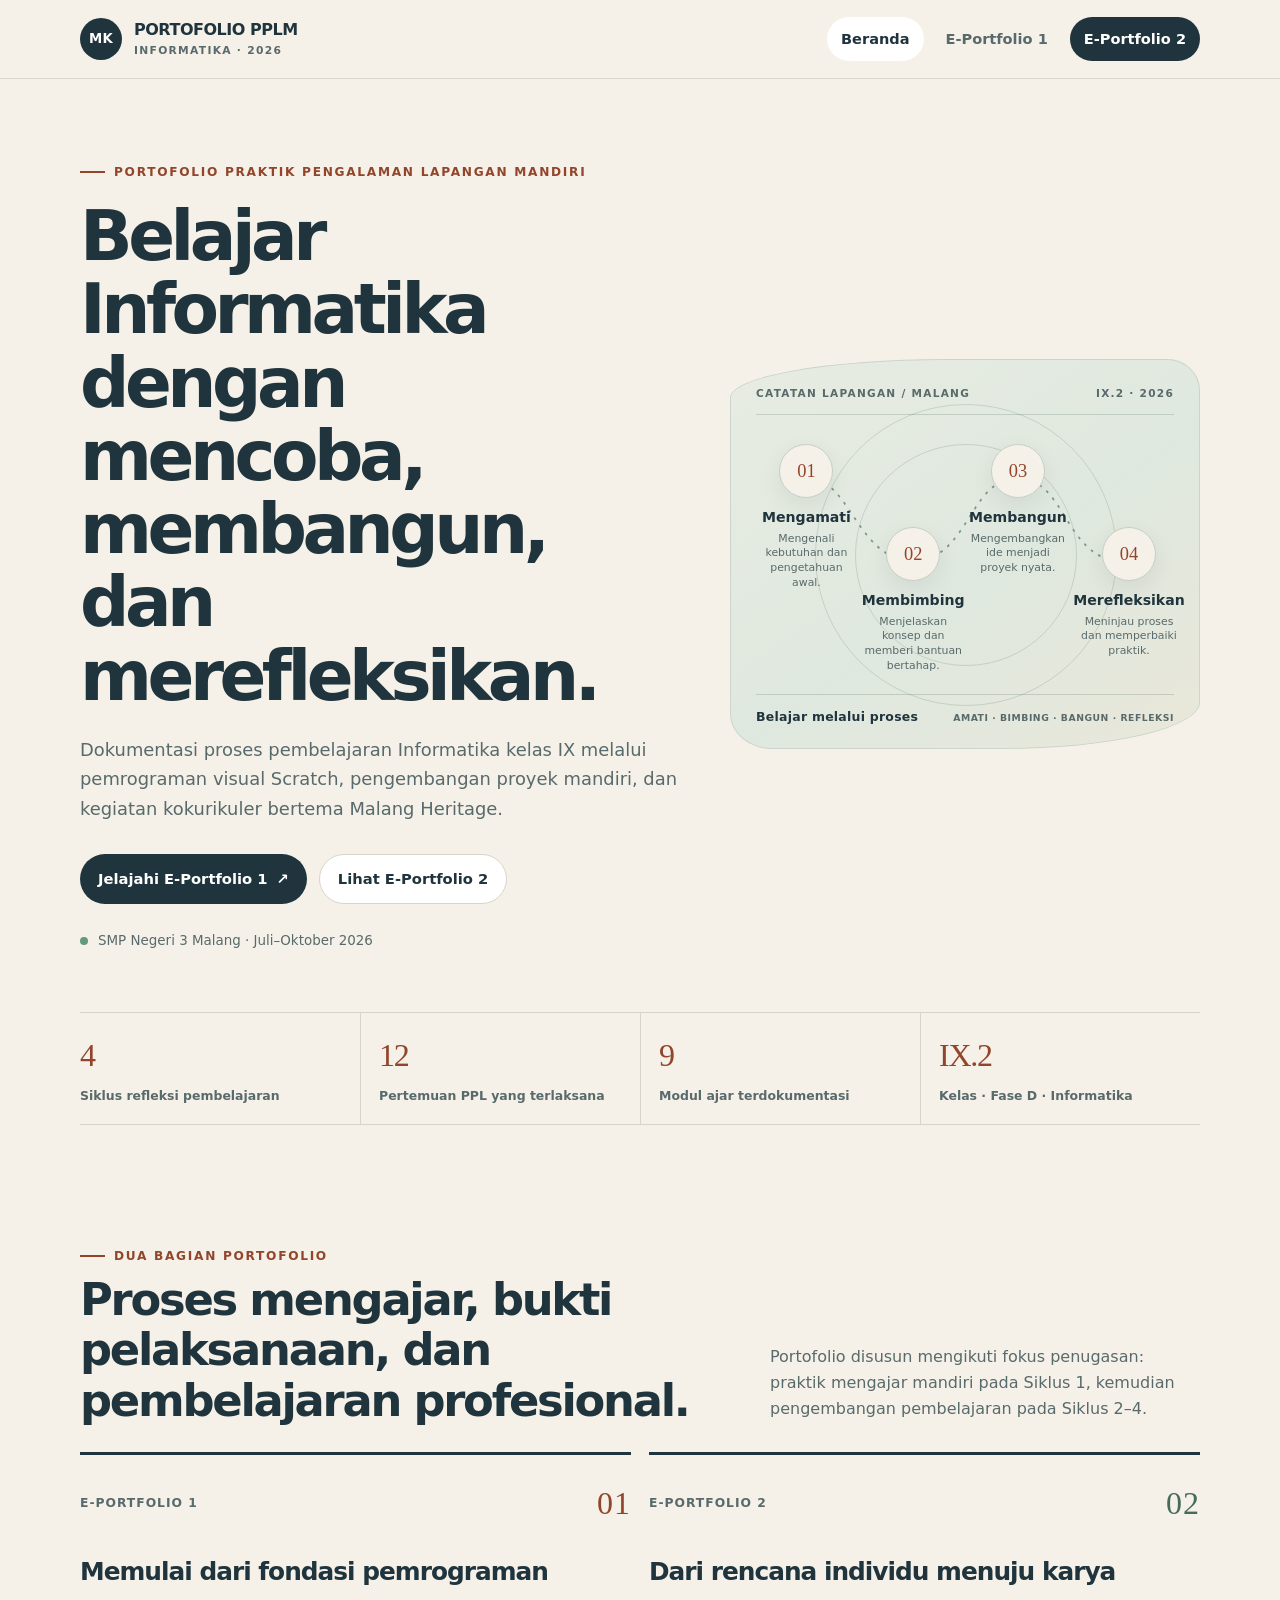
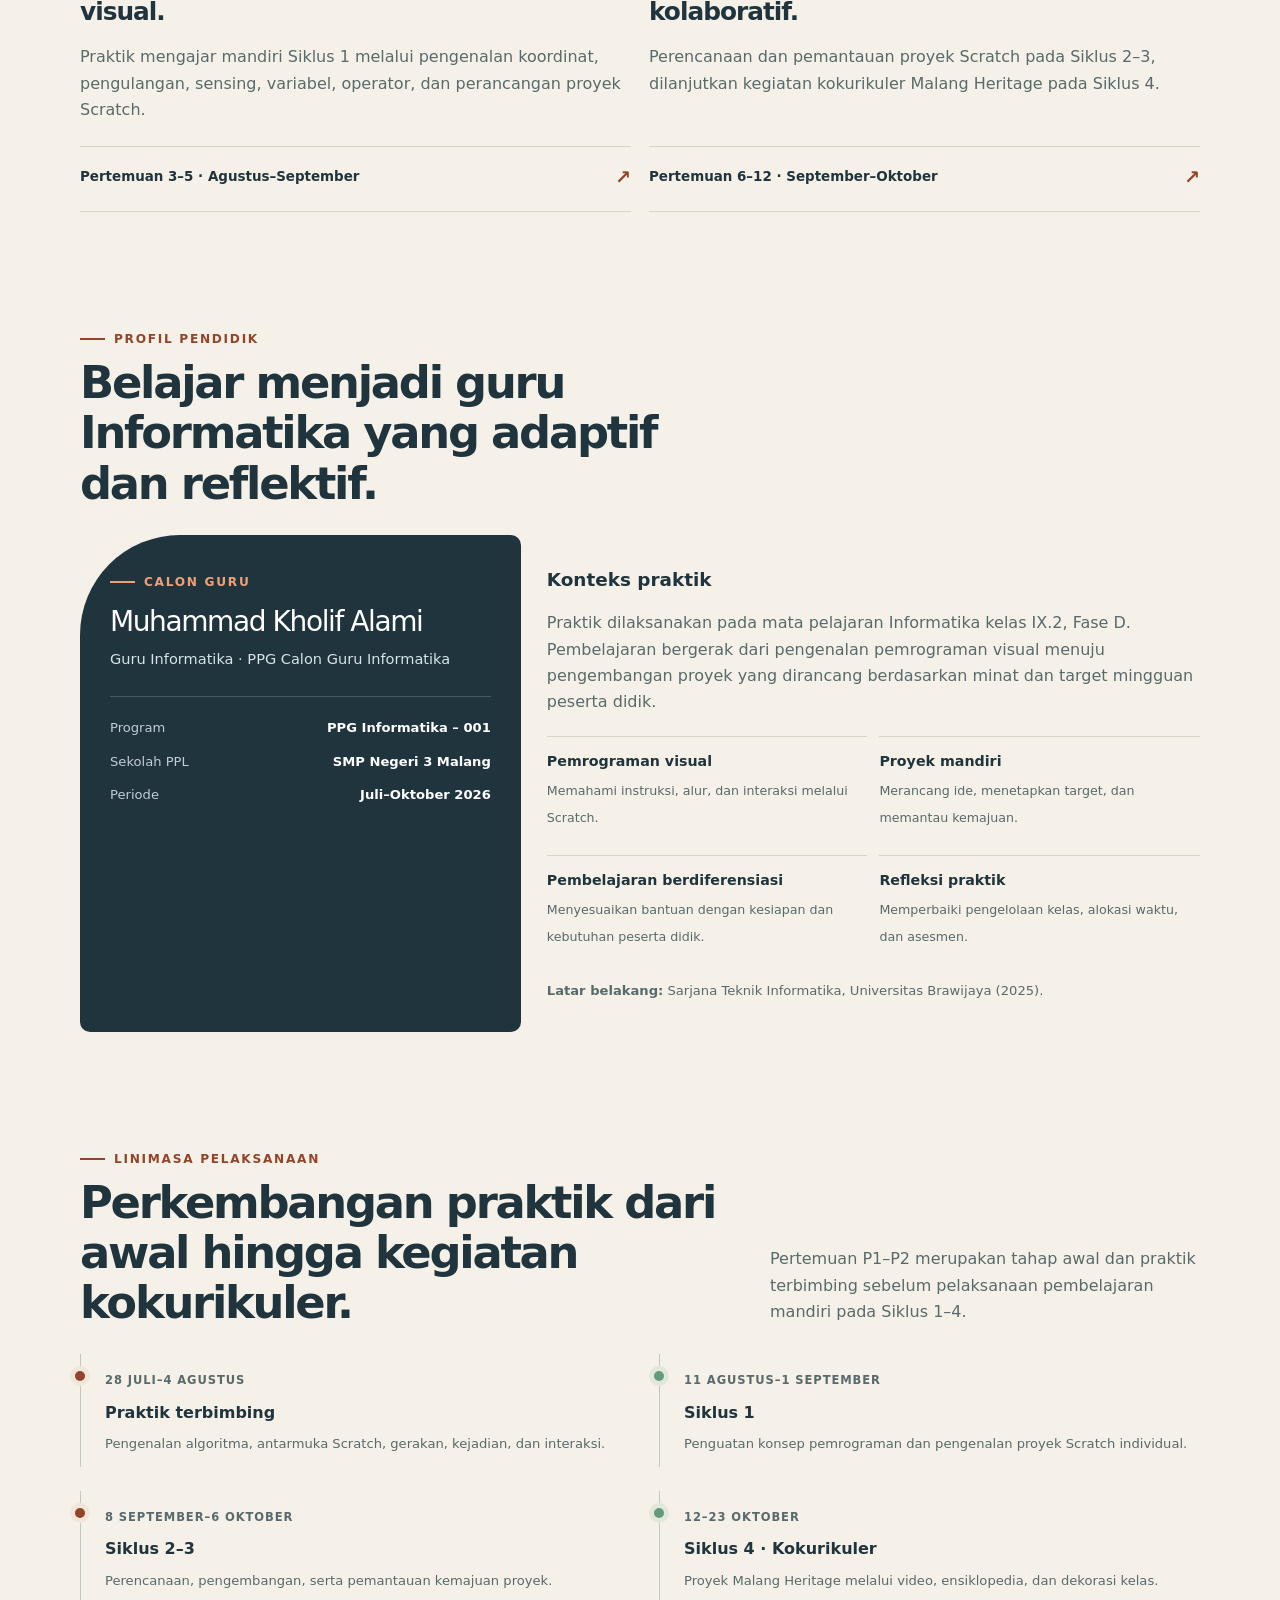
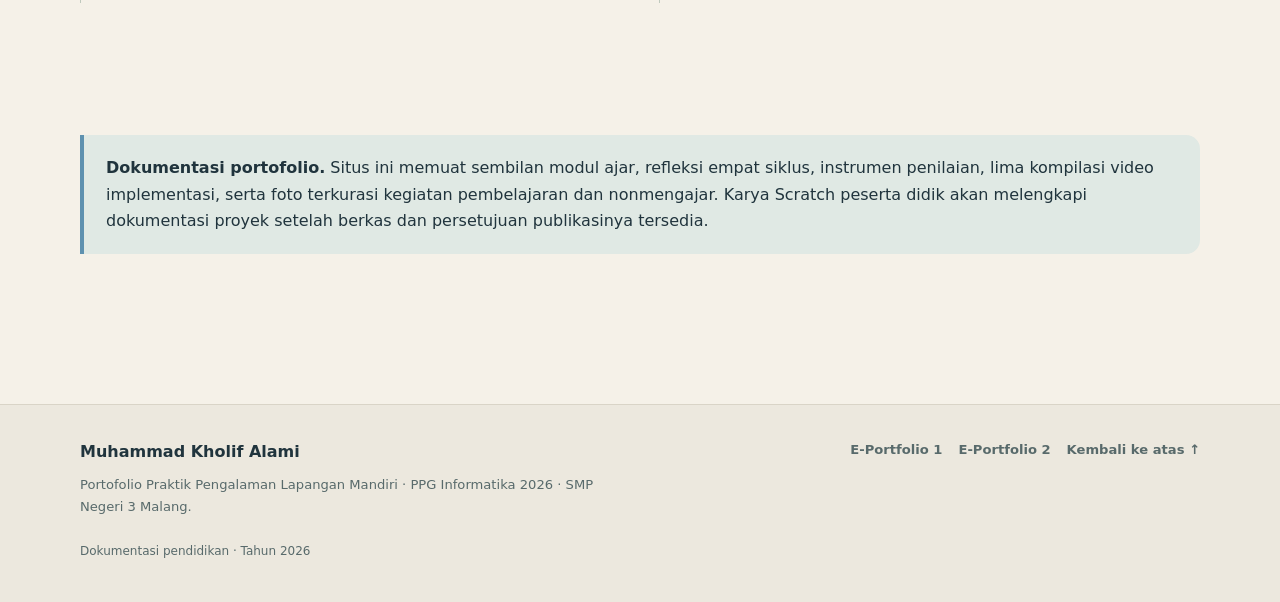
==== index.html @ 2cfe4876 "initial commit" ====
<!doctype html>
<html lang="id">
<head>
  <meta charset="utf-8">
  <meta name="viewport" content="width=device-width, initial-scale=1">
  <meta name="theme-color" content="#f5f1e8">
  <meta name="description" content="Portofolio digital Praktik Pengalaman Lapangan Mandiri 2026 bidang Informatika di SMP Negeri 3 Malang oleh Muhammad Kholif Alami.">
  <title>Portofolio PPLM 2026 | Muhammad Kholif Alami</title>
  <link rel="stylesheet" href="assets/css/site.css">
  <script defer src="assets/js/site.js"></script>
</head>
<body>
  <a class="skip-link" href="#konten">Lewati ke konten</a>
  <header class="site-header">
    <div class="container nav-wrap">
      <a class="brand" href="index.html" aria-label="Beranda portofolio">
        <span class="brand-mark">MK</span>
        <span class="brand-copy">PORTOFOLIO PPLM<small>INFORMATIKA · 2026</small></span>
      </a>
      <button class="menu-toggle" type="button" aria-expanded="false" aria-controls="navigasi">Menu</button>
      <nav class="nav-links" id="navigasi" aria-label="Navigasi utama">
        <a href="index.html" data-page="index.html">Beranda</a>
        <a href="portfolio-1.html" data-page="portfolio-1.html">E-Portfolio 1</a>
        <a href="portfolio-2.html" data-page="portfolio-2.html" class="nav-cta">E-Portfolio 2</a>
      </nav>
    </div>
  </header>

  <main id="konten">
    <section class="hero">
      <div class="container hero-grid">
        <div>
          <span class="eyebrow">Portofolio praktik pengalaman lapangan mandiri</span>
          <h1>Belajar Informatika dengan mencoba, membangun, dan merefleksikan.</h1>
          <p class="hero-copy">Dokumentasi proses pembelajaran Informatika kelas IX melalui pemrograman visual Scratch, pengembangan proyek mandiri, dan kegiatan kokurikuler bertema Malang Heritage.</p>
          <div class="hero-actions">
            <a class="button button-primary" href="portfolio-1.html">Jelajahi E-Portfolio 1 <span aria-hidden="true">↗</span></a>
            <a class="button button-secondary" href="portfolio-2.html">Lihat E-Portfolio 2</a>
          </div>
          <div class="hero-note"><span class="dot" aria-hidden="true"></span> SMP Negeri 3 Malang · Juli–Oktober 2026</div>
        </div>
        <div class="practice-route" role="group" aria-label="Empat tahap perjalanan pembelajaran: mengamati, membimbing, membangun, dan merefleksikan">
          <div class="route-topline"><span>CATATAN LAPANGAN / MALANG</span><span>IX.2 · 2026</span></div>
          <div class="route-graphic">
            <svg class="route-track" viewBox="0 0 500 180" preserveAspectRatio="none" role="presentation" aria-hidden="true">
              <path class="route-path" d="M63 28 C112 28 122 111 188 111 S255 28 313 28 S370 111 438 111" />
              <circle class="route-node" cx="63" cy="28" r="7" />
              <circle class="route-node" cx="188" cy="111" r="7" />
              <circle class="route-node" cx="313" cy="28" r="7" />
              <circle class="route-node" cx="438" cy="111" r="7" />
            </svg>
            <ol class="route-stops">
              <li class="route-stop"><span class="route-number">01</span><strong>Mengamati</strong><small>Mengenali kebutuhan dan pengetahuan awal.</small></li>
              <li class="route-stop"><span class="route-number">02</span><strong>Membimbing</strong><small>Menjelaskan konsep dan memberi bantuan bertahap.</small></li>
              <li class="route-stop"><span class="route-number">03</span><strong>Membangun</strong><small>Mengembangkan ide menjadi proyek nyata.</small></li>
              <li class="route-stop"><span class="route-number">04</span><strong>Merefleksikan</strong><small>Meninjau proses dan memperbaiki praktik.</small></li>
            </ol>
          </div>
          <div class="route-bottom"><strong>Belajar melalui proses</strong><span>AMATI · BIMBING · BANGUN · REFLEKSI</span></div>
        </div>
      </div>
    </section>

    <section class="container stat-strip" aria-label="Ringkasan pelaksanaan">
      <div class="stat"><strong>4</strong><span>Siklus refleksi pembelajaran</span></div>
      <div class="stat"><strong>12</strong><span>Pertemuan PPL yang terlaksana</span></div>
      <div class="stat"><strong>9</strong><span>Modul ajar terdokumentasi</span></div>
      <div class="stat"><strong>IX.2</strong><span>Kelas · Fase D · Informatika</span></div>
    </section>

    <section class="section container">
      <div class="section-head">
        <div>
          <span class="eyebrow">Dua bagian portofolio</span>
          <h2>Proses mengajar, bukti pelaksanaan, dan pembelajaran profesional.</h2>
        </div>
        <p>Portofolio disusun mengikuti fokus penugasan: praktik mengajar mandiri pada Siklus 1, kemudian pengembangan pembelajaran pada Siklus 2–4.</p>
      </div>
      <div class="card-grid">
        <a class="portfolio-card" href="portfolio-1.html">
          <div class="card-kicker"><span>E-Portfolio 1</span><span class="card-number">01</span></div>
          <h3>Memulai dari fondasi pemrograman visual.</h3>
          <p>Praktik mengajar mandiri Siklus 1 melalui pengenalan koordinat, pengulangan, sensing, variabel, operator, dan perancangan proyek Scratch.</p>
          <div class="card-foot"><span>Pertemuan 3–5 · Agustus–September</span><span class="arrow" aria-hidden="true">↗</span></div>
        </a>
        <a class="portfolio-card" href="portfolio-2.html">
          <div class="card-kicker"><span>E-Portfolio 2</span><span class="card-number">02</span></div>
          <h3>Dari rencana individu menuju karya kolaboratif.</h3>
          <p>Perencanaan dan pemantauan proyek Scratch pada Siklus 2–3, dilanjutkan kegiatan kokurikuler Malang Heritage pada Siklus 4.</p>
          <div class="card-foot"><span>Pertemuan 6–12 · September–Oktober</span><span class="arrow" aria-hidden="true">↗</span></div>
        </a>
      </div>
    </section>

    <section class="section container">
      <div class="section-head">
        <div>
          <span class="eyebrow">Profil pendidik</span>
          <h2>Belajar menjadi guru Informatika yang adaptif dan reflektif.</h2>
        </div>
      </div>
      <div class="profile-grid">
        <div class="profile-panel">
          <span class="eyebrow" style="color:#f0a078">Calon guru</span>
          <div class="profile-name">Muhammad Kholif Alami</div>
          <div class="profile-role">Guru Informatika · PPG Calon Guru Informatika</div>
          <div class="profile-meta">
            <div><span>Program</span><strong>PPG Informatika – 001</strong></div>
            <div><span>Sekolah PPL</span><strong>SMP Negeri 3 Malang</strong></div>
            <div><span>Periode</span><strong>Juli–Oktober 2026</strong></div>
          </div>
        </div>
        <div class="context-panel">
          <h3>Konteks praktik</h3>
          <p>Praktik dilaksanakan pada mata pelajaran Informatika kelas IX.2, Fase D. Pembelajaran bergerak dari pengenalan pemrograman visual menuju pengembangan proyek yang dirancang berdasarkan minat dan target mingguan peserta didik.</p>
          <div class="focus-list">
            <div class="focus-item"><strong>Pemrograman visual</strong><span>Memahami instruksi, alur, dan interaksi melalui Scratch.</span></div>
            <div class="focus-item"><strong>Proyek mandiri</strong><span>Merancang ide, menetapkan target, dan memantau kemajuan.</span></div>
            <div class="focus-item"><strong>Pembelajaran berdiferensiasi</strong><span>Menyesuaikan bantuan dengan kesiapan dan kebutuhan peserta didik.</span></div>
            <div class="focus-item"><strong>Refleksi praktik</strong><span>Memperbaiki pengelolaan kelas, alokasi waktu, dan asesmen.</span></div>
          </div>
          <p style="margin:18px 0 0;font-size:.82rem"><strong>Latar belakang:</strong> Sarjana Teknik Informatika, Universitas Brawijaya (2025).</p>
        </div>
      </div>
    </section>

    <section class="section container">
      <div class="section-head">
        <div>
          <span class="eyebrow">Linimasa pelaksanaan</span>
          <h2>Perkembangan praktik dari awal hingga kegiatan kokurikuler.</h2>
        </div>
        <p>Pertemuan P1–P2 merupakan tahap awal dan praktik terbimbing sebelum pelaksanaan pembelajaran mandiri pada Siklus 1–4.</p>
      </div>
      <div class="timeline">
        <article class="timeline-card"><small>28 Juli–4 Agustus</small><h3>Praktik terbimbing</h3><p>Pengenalan algoritma, antarmuka Scratch, gerakan, kejadian, dan interaksi.</p></article>
        <article class="timeline-card"><small>11 Agustus–1 September</small><h3>Siklus 1</h3><p>Penguatan konsep pemrograman dan pengenalan proyek Scratch individual.</p></article>
        <article class="timeline-card"><small>8 September–6 Oktober</small><h3>Siklus 2–3</h3><p>Perencanaan, pengembangan, serta pemantauan kemajuan proyek.</p></article>
        <article class="timeline-card"><small>12–23 Oktober</small><h3>Siklus 4 · Kokurikuler</h3><p>Proyek Malang Heritage melalui video, ensiklopedia, dan dekorasi kelas.</p></article>
      </div>
    </section>

    <section class="section container">
      <div class="note soft-note">
        <p><strong>Dokumentasi portofolio.</strong> Situs ini memuat sembilan modul ajar, refleksi empat siklus, instrumen penilaian, lima kompilasi video implementasi, serta foto terkurasi kegiatan pembelajaran dan nonmengajar. Karya Scratch peserta didik akan melengkapi dokumentasi proyek setelah berkas dan persetujuan publikasinya tersedia.</p>
      </div>
    </section>
  </main>

  <footer class="site-footer">
    <div class="container">
      <div class="footer-wrap">
        <div><strong>Muhammad Kholif Alami</strong><p>Portofolio Praktik Pengalaman Lapangan Mandiri · PPG Informatika 2026 · SMP Negeri 3 Malang.</p></div>
        <div class="footer-links"><a href="portfolio-1.html">E-Portfolio 1</a><a href="portfolio-2.html">E-Portfolio 2</a><a href="#konten">Kembali ke atas ↑</a></div>
      </div>
      <div class="copyright">Dokumentasi pendidikan · Tahun 2026</div>
    </div>
  </footer>
</body>
</html>
---- assets/css/site.css ----
:root {
  --ink: #20343d;
  --muted: #586a6b;
  --paper: #f5f1e8;
  --card: #fbfaf6;
  --line: #d9d4c7;
  --orange: #92452a;
  --orange-soft: #f2e5d9;
  --blue: #e0e9e4;
  --green: #e2e8d9;
  --navy-soft: #e2e9e7;
  --shadow: 0 22px 60px rgba(32, 52, 61, .09);
  --radius: 18px;
  --max: 1120px;
}

* { box-sizing: border-box; }
html { scroll-behavior: smooth; }
body {
  margin: 0;
  background: var(--paper);
  color: var(--ink);
  font-family: Inter, ui-sans-serif, system-ui, -apple-system, BlinkMacSystemFont, "Segoe UI", sans-serif;
  line-height: 1.65;
  -webkit-font-smoothing: antialiased;
}
a { color: inherit; cursor: pointer; }
button { cursor: pointer; }
a:focus-visible, button:focus-visible { outline: 3px solid var(--orange); outline-offset: 3px; }
img, svg { max-width: 100%; }
.container { width: min(var(--max), calc(100% - 40px)); margin-inline: auto; }
.skip-link { position: absolute; left: 12px; top: -60px; z-index: 20; padding: 10px 14px; background: var(--ink); color: white; border-radius: 9px; }
.skip-link:focus { top: 12px; }

.site-header {
  position: sticky; top: 0; z-index: 10;
  background: rgba(245, 241, 232, .94);
  border-bottom: 1px solid rgba(217, 212, 199, .9);
  backdrop-filter: blur(14px);
}
.nav-wrap { min-height: 78px; display: flex; align-items: center; justify-content: space-between; gap: 24px; }
.brand { display: inline-flex; gap: 12px; align-items: center; text-decoration: none; font-weight: 800; letter-spacing: -.03em; }
.brand-mark {
  width: 42px; height: 42px; display: grid; place-items: center;
  background: var(--ink); color: white; border-radius: 50%;
  font-size: .83rem; letter-spacing: .02em;
}
.brand-copy { display: grid; line-height: 1.15; }
.brand-copy small { color: var(--muted); font-size: .67rem; font-weight: 700; letter-spacing: .12em; margin-top: 5px; }
.nav-links { display: flex; align-items: center; gap: 8px; }
.nav-links a { display: inline-flex; min-height: 44px; align-items: center; padding: 10px 14px; color: var(--muted); text-decoration: none; font-size: .91rem; font-weight: 700; border-radius: 999px; transition: background-color .2s ease, color .2s ease; }
.nav-links a:hover, .nav-links a[aria-current="page"] { color: var(--ink); background: white; }
.nav-links a.nav-cta { background: var(--ink); color: white; }
.menu-toggle { display: none; min-height: 44px; border: 1px solid var(--line); border-radius: 999px; background: white; color: var(--ink); padding: 9px 15px; font: inherit; font-weight: 700; }
.menu-toggle:hover { background: var(--blue); border-color: var(--ink); }

.hero { padding: 76px 0 60px; overflow: hidden; }
.hero-grid { display: grid; grid-template-columns: 1.12fr .88fr; gap: 52px; align-items: center; }
.eyebrow { display: inline-flex; align-items: center; gap: 9px; color: var(--orange); font-size: .76rem; font-weight: 850; letter-spacing: .14em; text-transform: uppercase; }
.eyebrow::before { content: ""; width: 25px; height: 2px; background: currentColor; }
h1, h2, h3, p { margin-top: 0; }
h1 { max-width: 760px; margin: 18px 0 22px; font-size: clamp(2.5rem, 5.4vw, 4.7rem); line-height: 1.06; letter-spacing: -.065em; }
.hero-copy { max-width: 650px; color: var(--muted); font-size: 1.12rem; }
.hero-actions { display: flex; flex-wrap: wrap; gap: 12px; margin-top: 30px; }
.button { display: inline-flex; align-items: center; justify-content: center; gap: 9px; min-height: 48px; padding: 12px 18px; border-radius: 999px; text-decoration: none; font-weight: 800; font-size: .92rem; transition: transform .2s ease, box-shadow .2s ease; }
.button:hover { transform: translateY(-2px); box-shadow: 0 10px 24px rgba(23,44,69,.12); }
.button-primary { background: var(--ink); color: white; }
.button-secondary { background: white; color: var(--ink); border: 1px solid var(--line); }
.hero-note { display: flex; gap: 10px; align-items: center; margin-top: 26px; color: var(--muted); font-size: .84rem; }
.hero-note .dot { width: 8px; height: 8px; border-radius: 50%; background: #629b79; }

.practice-route { position: relative; isolation: isolate; display: flex; min-height: 390px; flex-direction: column; justify-content: space-between; overflow: hidden; padding: 25px 25px 20px; border: 1px solid #cbd5cb; border-radius: 46% 7% 42% 9% / 10% 8% 12% 9%; background: linear-gradient(145deg, #e8ece2 0%, #dfe8df 55%, #e9e7d9 100%); }
.practice-route::before, .practice-route::after { position: absolute; z-index: -1; content: ""; border: 1px solid rgba(93, 121, 105, .22); border-radius: 50%; }
.practice-route::before { width: 300px; height: 300px; top: 44px; left: calc(50% - 150px); }
.practice-route::after { width: 220px; height: 220px; top: 84px; left: calc(50% - 110px); }
.route-topline, .route-bottom { display: flex; align-items: center; justify-content: space-between; gap: 12px; color: var(--muted); font-size: .66rem; font-weight: 850; letter-spacing: .12em; }
.route-topline { padding-bottom: 12px; border-bottom: 1px solid rgba(71, 99, 86, .22); }
.route-graphic { position: relative; display: flex; flex: 1; align-items: center; }
.route-track { position: absolute; top: 35px; left: 0; width: 100%; height: 180px; overflow: visible; pointer-events: none; }
.route-path { fill: none; stroke: #7f9a89; stroke-width: 2; stroke-dasharray: 3 7; }
.route-node { fill: var(--paper); stroke: var(--orange); stroke-width: 2; }
.route-stops { position: relative; display: grid; width: 100%; min-height: 225px; grid-template-columns: repeat(4, minmax(0, 1fr)); gap: 5px; align-items: start; margin: 0; padding: 9px 0 0; list-style: none; }
.route-stop { max-width: 125px; margin-inline: auto; text-align: center; }
.route-stop:nth-child(even) { padding-top: 83px; }
.route-number { display: grid; width: 54px; height: 54px; place-items: center; margin: 0 auto; border: 1px solid #c5d0c5; border-radius: 50%; background: var(--paper); box-shadow: 0 8px 22px rgba(32, 52, 61, .08); color: var(--orange); font-family: Georgia, serif; font-size: 1.15rem; }
.route-stop strong { display: block; margin-top: 8px; color: var(--ink); font-size: .88rem; }
.route-stop small { display: block; margin-top: 2px; color: var(--muted); font-size: .68rem; line-height: 1.35; }
.route-bottom { padding-top: 12px; border-top: 1px solid rgba(71, 99, 86, .22); letter-spacing: .05em; }
.route-bottom strong { color: var(--ink); font-size: .78rem; letter-spacing: .02em; }
.route-bottom span { font-size: .58rem; }

.stat-strip { display: grid; grid-template-columns: repeat(4, 1fr); gap: 0; margin: 0 auto 78px; border-top: 1px solid var(--line); border-bottom: 1px solid var(--line); }
.stat { padding: 16px 18px 16px 0; background: transparent; border: 0; border-radius: 0; }
.stat + .stat { padding-left: 18px; border-left: 1px solid var(--line); }
.stat strong { display: block; color: var(--orange); font-family: Georgia, serif; font-size: 2rem; font-weight: 400; letter-spacing: -.04em; }
.stat span { color: var(--muted); font-size: .78rem; font-weight: 650; }
.section { padding: 36px 0 74px; }
.section-head { display: flex; justify-content: space-between; gap: 28px; align-items: end; margin-bottom: 26px; }
.section-head h2 { max-width: 650px; margin: 9px 0 0; font-size: clamp(1.8rem, 3.5vw, 2.8rem); line-height: 1.12; letter-spacing: -.05em; }
.section-head p { max-width: 430px; margin-bottom: 3px; color: var(--muted); }
.card-grid { display: grid; grid-template-columns: repeat(2, 1fr); gap: 18px; }
.portfolio-card { display: flex; flex-direction: column; min-height: 260px; padding: 22px 0 18px; border: 0; border-top: 3px solid var(--ink); border-bottom: 1px solid var(--line); border-radius: 0; background: transparent; text-decoration: none; transition: border-color .2s ease, color .2s ease; }
.portfolio-card:hover { border-top-color: var(--orange); }
.card-kicker { display: flex; align-items: center; justify-content: space-between; color: var(--muted); font-size: .77rem; font-weight: 800; letter-spacing: .08em; text-transform: uppercase; }
.card-number { display: grid; place-items: center; width: auto; height: auto; border-radius: 0; background: transparent; color: var(--orange); font-family: Georgia, serif; font-size: 2rem; font-weight: 400; }
.portfolio-card:nth-child(2) .card-number { background: transparent; color: #456b59; }
.portfolio-card h3 { margin: 22px 0 11px; font-size: 1.55rem; letter-spacing: -.04em; }
.portfolio-card p { color: var(--muted); margin-bottom: 22px; }
.card-foot { display: flex; justify-content: space-between; align-items: center; gap: 16px; margin-top: auto; padding-top: 15px; border-top: 1px solid var(--line); font-size: .84rem; font-weight: 800; }
.arrow { color: var(--orange); font-size: 1.2rem; }

.profile-grid { display: grid; grid-template-columns: .8fr 1.2fr; gap: 18px; }
.profile-panel, .context-panel { padding: 30px; border-radius: 0; border: 0; background: transparent; }
.profile-panel { background: var(--ink); color: white; }
.profile-panel { border-radius: 100px 10px 10px 10px; }
.context-panel { padding-right: 0; padding-left: 8px; }
.profile-panel .muted { color: #c1ccd6; }
.profile-name { font-size: 1.75rem; line-height: 1.12; letter-spacing: -.05em; margin: 14px 0 10px; }
.profile-role { color: #d9e2e8; font-size: .91rem; }
.profile-meta { display: grid; gap: 12px; margin-top: 25px; padding-top: 20px; border-top: 1px solid rgba(255,255,255,.18); }
.profile-meta div { display: flex; justify-content: space-between; gap: 12px; font-size: .82rem; }
.profile-meta span:first-child { color: #c1ccd6; }
.context-panel h3 { margin-bottom: 15px; font-size: 1.15rem; }
.context-panel p { color: var(--muted); }
.focus-list { display: grid; grid-template-columns: repeat(2, 1fr); gap: 12px; margin-top: 20px; }
.focus-item { padding: 13px 10px 13px 0; border-top: 1px solid var(--line); border-radius: 0; background: transparent; }
.focus-item strong { display: block; margin-bottom: 4px; font-size: .89rem; }
.focus-item span { color: var(--muted); font-size: .79rem; }

.timeline { position: relative; display: grid; grid-template-columns: repeat(2, 1fr); gap: 24px 38px; }
.timeline-card { position: relative; min-height: 0; padding: 12px 12px 12px 24px; border-radius: 0; background: transparent; border: 0; border-left: 1px solid #bfc9bd; }
.timeline-card::before { position: absolute; top: 17px; left: -6px; content: ""; display: block; width: 10px; height: 10px; background: var(--orange); border-radius: 50%; box-shadow: 0 0 0 5px var(--orange-soft); }
.timeline-card:nth-child(even)::before { background: #629b79; box-shadow: 0 0 0 5px var(--green); }
.timeline-card small { color: var(--muted); font-weight: 800; font-size: .72rem; letter-spacing: .08em; text-transform: uppercase; }
.timeline-card h3 { margin: 7px 0; font-size: 1rem; }
.timeline-card p { color: var(--muted); font-size: .82rem; margin-bottom: 0; }

.page-hero { padding: 66px 0 42px; }
.breadcrumb { display: flex; gap: 9px; align-items: center; color: var(--muted); font-size: .82rem; margin-bottom: 22px; }
.breadcrumb a { text-decoration: none; }
.page-hero h1 { max-width: 850px; font-size: clamp(2.4rem, 5vw, 4.25rem); }
.page-hero .hero-copy { max-width: 780px; }
.page-meta { display: flex; flex-wrap: wrap; gap: 9px; margin-top: 23px; }
.pill { padding: 7px 11px; border-radius: 999px; background: white; border: 1px solid var(--line); color: var(--muted); font-size: .78rem; font-weight: 750; }
.content-section { padding: 22px 0 60px; }
.content-section h2 { margin: 0 0 15px; font-size: clamp(1.5rem, 3vw, 2.1rem); letter-spacing: -.045em; }
.content-section h3 { margin: 0 0 8px; font-size: 1.08rem; letter-spacing: -.02em; }
.lead { max-width: 820px; color: var(--muted); font-size: 1.03rem; }
.session-grid { display: grid; grid-template-columns: repeat(3, 1fr); gap: 24px; margin: 24px 0; }
.session-card { padding: 17px 16px 12px 0; background: transparent; border: 0; border-top: 2px solid var(--ink); border-radius: 0; }
.session-card .date { color: var(--orange); font-size: .76rem; font-weight: 850; text-transform: uppercase; letter-spacing: .1em; }
.session-card h3 { margin-top: 9px; }
.session-card p { margin: 0; color: var(--muted); font-size: .88rem; }
.artifact-grid { display: grid; grid-template-columns: repeat(2, 1fr); gap: 0 24px; margin: 22px 0; }
.artifact { display: flex; align-items: flex-start; gap: 14px; padding: 18px 12px 18px 0; background: transparent; border: 0; border-top: 1px solid var(--line); border-radius: 0; }
.file-icon { flex: 0 0 40px; width: 40px; min-height: 28px; display: flex; align-items: flex-start; justify-content: flex-start; padding-top: 3px; border-radius: 0; border-left: 2px solid var(--orange); background: transparent; color: var(--orange); font-size: .68rem; font-weight: 900; }
.artifact h3 { margin: 0 0 4px; font-size: .94rem; }
.artifact p { margin: 0 0 9px; color: var(--muted); font-size: .8rem; }
.file-link { display: inline-flex; min-height: 44px; align-items: center; gap: 7px; padding: 8px 0; font-size: .8rem; font-weight: 850; text-decoration: none; color: var(--ink); border-bottom: 1px solid #a8b7b0; }
.file-link:hover, .resource-row a:hover, .footer-links a:hover, .breadcrumb a:hover { color: var(--orange); }
.analysis-grid { display: grid; grid-template-columns: repeat(3, 1fr); gap: 24px; margin: 22px 0; }
.analysis-card { padding: 16px 18px 8px 0; border-radius: 0; background: transparent; border: 0; border-top: 2px solid var(--line); }
.analysis-card h3 { font-size: .95rem; }
.analysis-card p, .analysis-card li { color: var(--muted); font-size: .86rem; }
.analysis-card ul { padding-left: 18px; margin-bottom: 0; }
.note { margin: 22px 0; padding: 20px 22px; border-left: 4px solid var(--orange); border-radius: 0 14px 14px 0; background: var(--orange-soft); }
.note p:last-child { margin-bottom: 0; }
.note strong { color: var(--ink); }
.soft-note { background: var(--blue); border-left-color: #5e91af; }
.green-note { background: var(--green); border-left-color: #61977a; }
.divider { height: 1px; background: var(--line); margin: 42px 0; }
.video-placeholder { display: flex; align-items: center; gap: 17px; padding: 22px; border: 1px dashed #aab9c0; background: rgba(255,255,255,.6); border-radius: 17px; }
.play-mark { width: 48px; height: 48px; flex: 0 0 48px; display: grid; place-items: center; background: var(--navy-soft); border-radius: 15px; color: var(--ink); font-size: 1rem; }
.video-placeholder p { margin: 4px 0 0; color: var(--muted); font-size: .84rem; }
.video-player { margin: 20px 0 24px; padding: 0; border: 0; border-radius: 0; background: transparent; }
.portfolio-video { display: block; width: 100%; aspect-ratio: 16 / 9; object-fit: contain; background: #15232a; border-radius: 14px; box-shadow: 0 14px 36px rgba(32,52,61,.12); }
.portfolio-video.is-portrait { width: min(100%, 420px); aspect-ratio: 9 / 16; margin-inline: auto; }
.video-caption { max-width: 900px; margin: 10px 2px 0; color: var(--muted); font-size: .82rem; }
.compilation-block { margin: 34px 0 46px; padding: 22px 0 26px; border: 0; border-top: 3px solid var(--ink); border-bottom: 1px solid var(--line); border-radius: 0; background: transparent; }
.compilation-heading { max-width: 820px; }
.clip-period, .clip-meta { display: block; color: var(--muted); font-size: .76rem; font-weight: 800; letter-spacing: .04em; }
.compilation-heading h3 { margin: 7px 0 8px; font-size: 1.2rem; }
.compilation-heading p { margin: 0; color: var(--muted); font-size: .9rem; }
.clip-sequence { display: grid; gap: 0; margin: 20px 0 22px; padding: 0; list-style: none; }
.clip-sequence li { display: grid; grid-template-columns: 38px minmax(0, 1fr); gap: 14px; padding: 15px 0; border-top: 1px solid var(--line); }
.clip-index { width: 34px; height: 34px; display: grid; place-items: center; border-radius: 50%; background: var(--green); color: var(--ink); font-family: Georgia, serif; font-size: .82rem; font-weight: 700; }
.clip-sequence h4 { margin: 3px 0 4px; font-size: .95rem; }
.clip-sequence p { margin: 0; color: var(--muted); font-size: .86rem; }
.caption-note { margin: 12px 0 24px; color: var(--muted); font-size: .8rem; font-style: italic; }
.photo-set { margin: 28px 0 34px; padding-top: 16px; border-top: 1px solid var(--line); }
.photo-set h4 { margin: 0 0 13px; color: var(--ink); font-size: .98rem; letter-spacing: -.01em; }
.photo-gallery { display: grid; grid-template-columns: repeat(3, minmax(0, 1fr)); align-items: start; gap: 18px; }
.photo-gallery figure { min-width: 0; margin: 0; align-self: start; }
.photo-gallery img { display: block; width: 100%; height: auto; max-height: 480px; object-fit: contain; background: transparent; border: 0; }
.photo-gallery figcaption { margin-top: 7px; color: var(--muted); font-size: .76rem; line-height: 1.45; }
.resource-list { display: grid; gap: 10px; }
.resource-row { display: flex; justify-content: space-between; align-items: center; gap: 20px; padding: 14px 0; border: 0; border-top: 1px solid var(--line); border-bottom: 1px solid var(--line); background: transparent; border-radius: 0; }
.resource-row strong { font-size: .9rem; }
.resource-row span { display: block; color: var(--muted); font-size: .78rem; }
.resource-row a { display: inline-flex; min-height: 44px; align-items: center; padding: 8px 12px; border-radius: 8px; font-size: .8rem; font-weight: 850; text-decoration: none; white-space: nowrap; }
.file-status { display: inline-flex; align-items: center; min-height: 32px; color: var(--muted); font-size: .78rem; font-weight: 700; }

a:active { color: var(--orange); text-decoration-thickness: 2px; }
button:active, .button:active { transform: translateY(1px); box-shadow: inset 0 2px 5px rgba(32,52,61,.16); }
.nav-links a.nav-cta:active { background: var(--orange); }

.site-footer { margin-top: 54px; padding: 34px 0 40px; border-top: 1px solid var(--line); background: #ece8de; }
.footer-wrap { display: flex; justify-content: space-between; align-items: flex-start; gap: 30px; }
.footer-wrap p { max-width: 560px; margin: 8px 0 0; color: var(--muted); font-size: .82rem; }
.footer-links { display: flex; flex-wrap: wrap; gap: 16px; }
.footer-links a { color: var(--muted); font-size: .82rem; font-weight: 750; text-decoration: none; }
.copyright { color: var(--muted); font-size: .75rem; margin-top: 25px; }

@media (max-width: 900px) {
  .hero-grid { grid-template-columns: 1fr; gap: 10px; }
  .practice-route { min-height: 390px; }
  .profile-grid { grid-template-columns: 1fr; }
  .timeline { grid-template-columns: repeat(2, 1fr); }
  .session-grid, .analysis-grid { grid-template-columns: repeat(2, 1fr); }
  .photo-gallery { grid-template-columns: repeat(2, minmax(0, 1fr)); }
}
@media (max-width: 640px) {
  .container { width: min(var(--max), calc(100% - 28px)); }
  .nav-wrap { min-height: 68px; }
  .menu-toggle { display: inline-flex; }
  .nav-links { display: none; position: absolute; top: 68px; left: 0; right: 0; padding: 12px 14px 16px; background: var(--paper); border-bottom: 1px solid var(--line); flex-direction: column; align-items: stretch; }
  .nav-links.is-open { display: flex; }
  .nav-links a { padding: 12px 14px; }
  .hero { padding: 48px 0 34px; }
  h1 { font-size: clamp(2.45rem, 12vw, 3.5rem); }
  .hero-copy { font-size: 1rem; }
  .stat-strip { grid-template-columns: repeat(2, 1fr); margin-bottom: 48px; }
  .stat { padding: 13px 12px 13px 0; }
  .stat + .stat { padding-left: 12px; }
  .stat:nth-child(3) { border-left: 0; padding-left: 0; border-top: 1px solid var(--line); }
  .stat:nth-child(4) { border-top: 1px solid var(--line); }
  .section { padding: 25px 0 48px; }
  .section-head { display: block; }
  .section-head p { margin-top: 13px; }
  .card-grid, .artifact-grid, .session-grid, .analysis-grid { grid-template-columns: 1fr; }
  .portfolio-card { min-height: 0; padding: 20px 0; }
  .focus-list { grid-template-columns: 1fr; }
  .timeline { grid-template-columns: 1fr; }
  .page-hero { padding: 42px 0 28px; }
  .content-section { padding: 18px 0 42px; }
  .artifact { padding: 15px 0; }
  .resource-row { align-items: flex-start; flex-direction: column; gap: 6px; }
  .resource-row a { margin-left: -12px; }
  .compilation-block { padding: 19px 0 22px; }
  .clip-sequence li { grid-template-columns: 34px minmax(0, 1fr); gap: 10px; }
  .practice-route { min-height: 0; padding: 20px 17px 16px; border-radius: 62px 9px 50px 9px; }
  .route-graphic { padding: 12px 0 14px; }
  .route-track { display: none; }
  .route-stops { min-height: 0; grid-template-columns: repeat(2, minmax(0, 1fr)); gap: 24px 10px; }
  .route-stop { max-width: 145px; }
  .route-stop:nth-child(even) { padding-top: 0; }
  .route-number { width: 48px; height: 48px; }
  .route-bottom { align-items: flex-start; flex-direction: column; gap: 5px; }
  .session-grid, .analysis-grid, .artifact-grid { grid-template-columns: 1fr; }
  .photo-gallery { grid-template-columns: 1fr; }
  .profile-panel { border-radius: 55px 8px 8px 8px; }
  .context-panel { padding: 26px 0 0; }
  .footer-wrap { flex-direction: column; }
}

@media print {
  .site-header, .hero-actions, .menu-toggle, .site-footer { display: none !important; }
  body { background: white; }
  .container { width: 100%; }
  .portfolio-card, .artifact, .session-card, .analysis-card { break-inside: avoid; box-shadow: none; }
}

@media (prefers-reduced-motion: reduce) {
  html { scroll-behavior: auto; }
  *, *::before, *::after {
    animation-duration: .01ms !important;
    animation-iteration-count: 1 !important;
    scroll-behavior: auto !important;
    transition-duration: .01ms !important;
  }
}
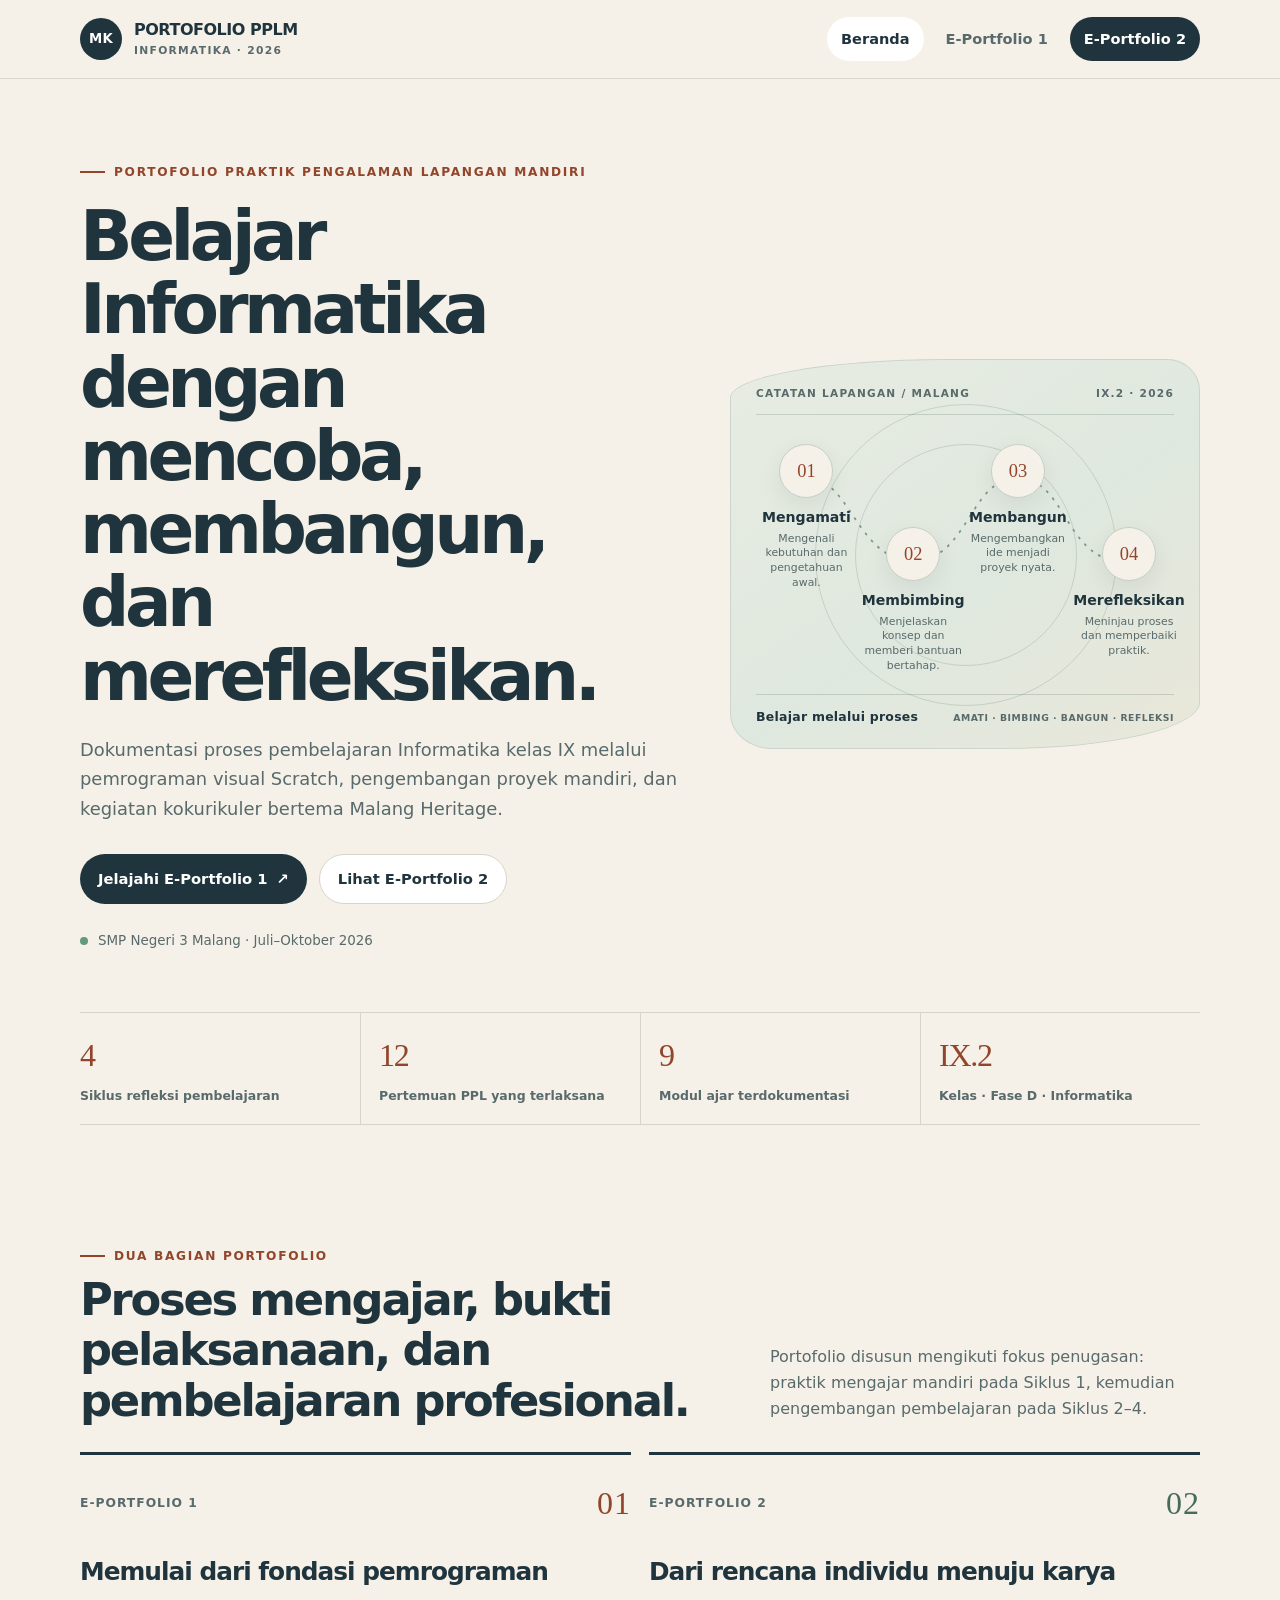
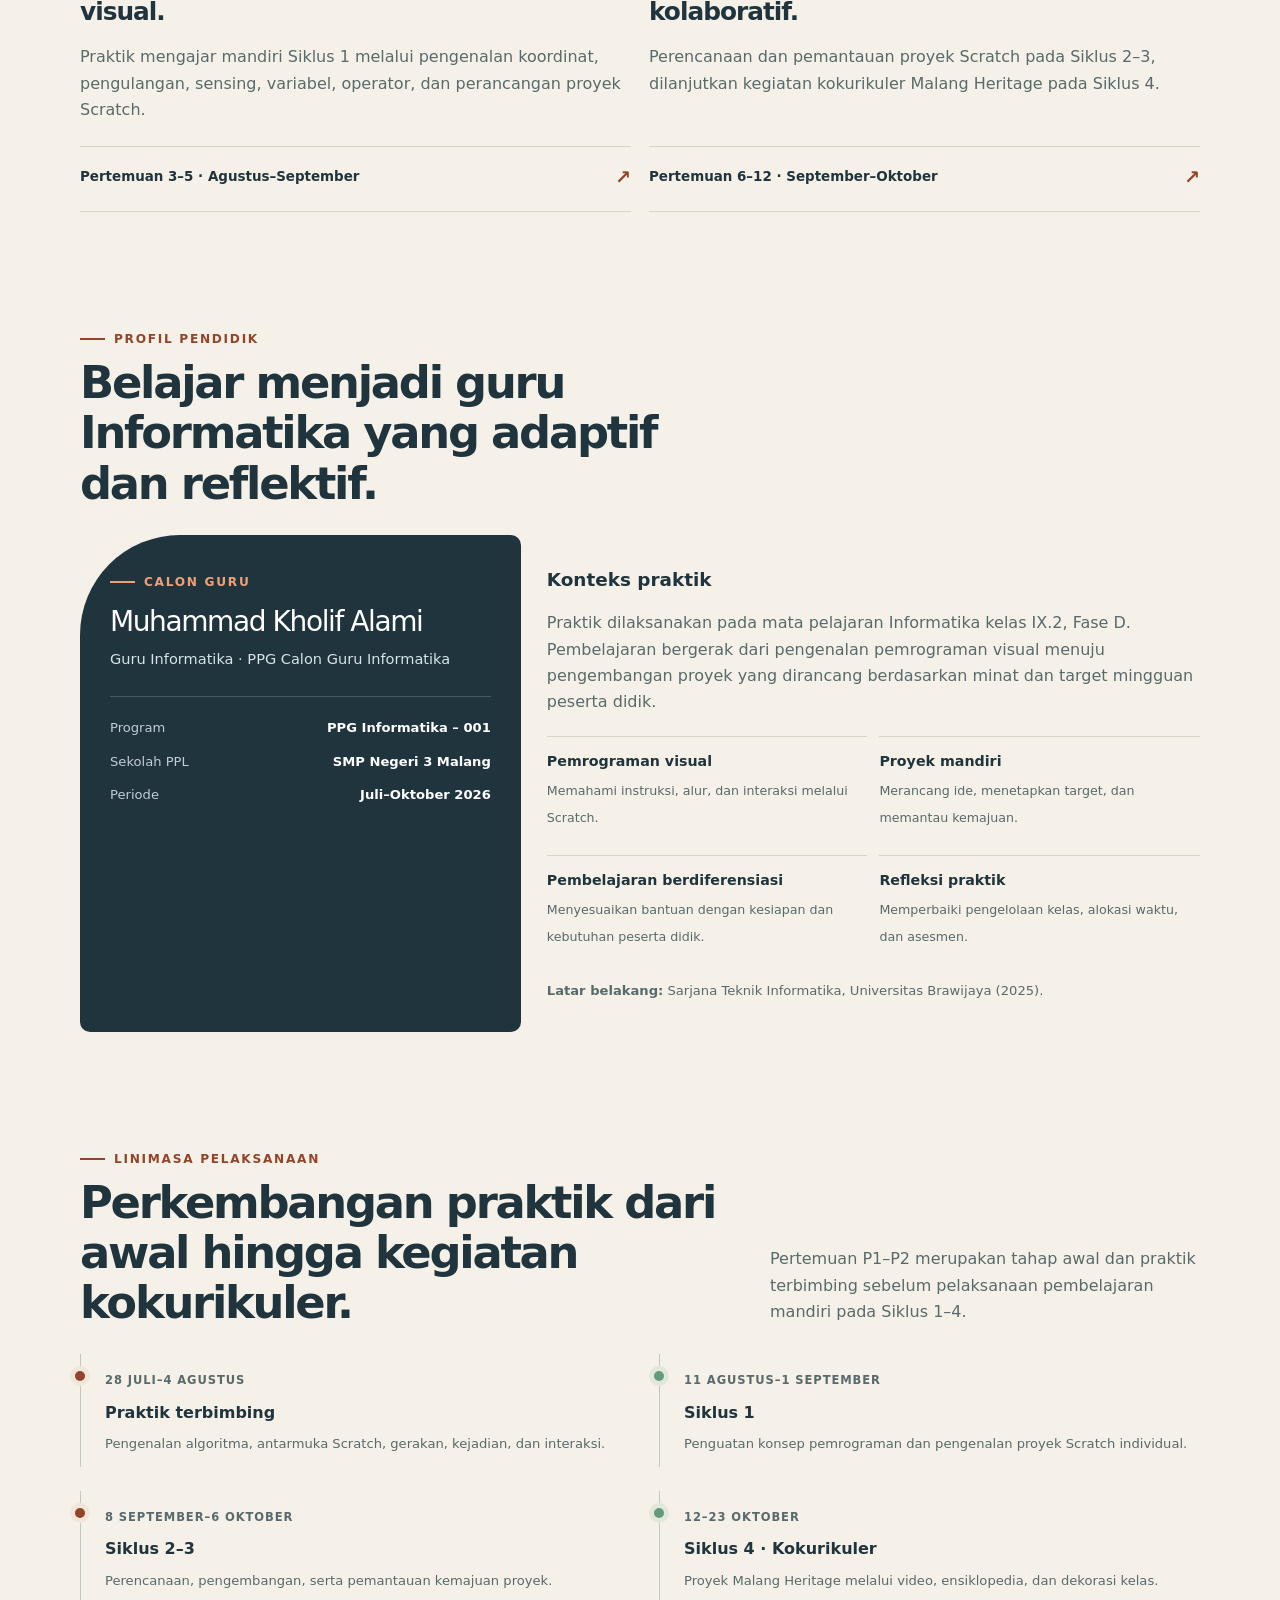
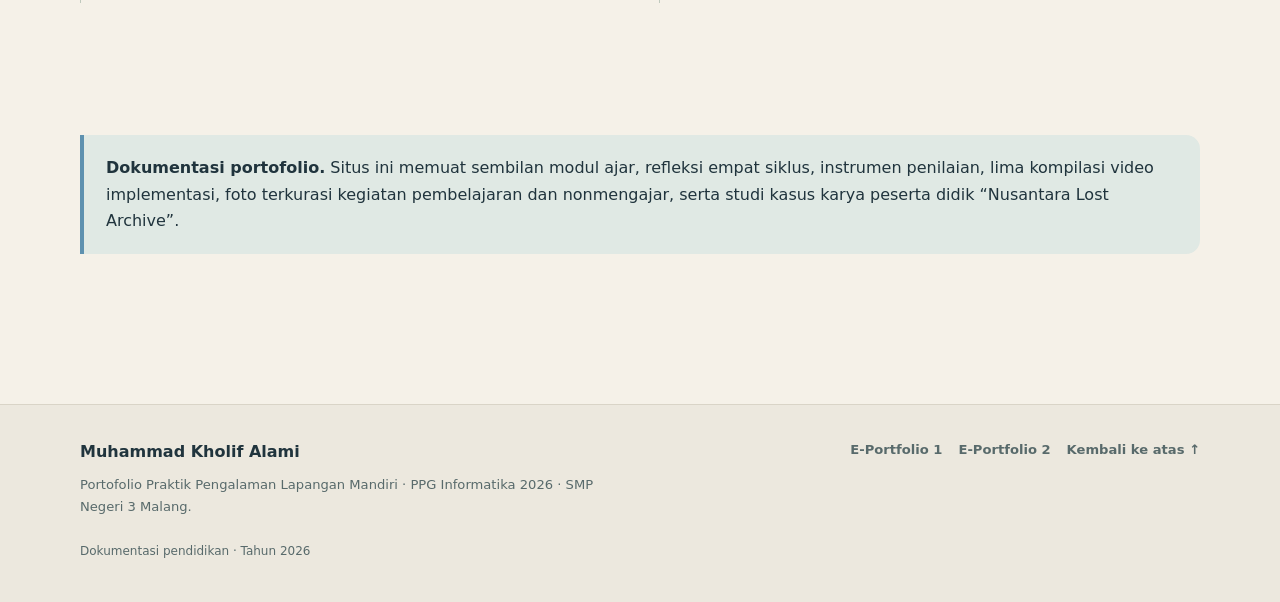
==== commit eb959472: "added student project" ====
--- a/index.html
+++ b/index.html
@@ -142,7 +142,7 @@
 
     <section class="section container">
       <div class="note soft-note">
-        <p><strong>Dokumentasi portofolio.</strong> Situs ini memuat sembilan modul ajar, refleksi empat siklus, instrumen penilaian, lima kompilasi video implementasi, serta foto terkurasi kegiatan pembelajaran dan nonmengajar. Karya Scratch peserta didik akan melengkapi dokumentasi proyek setelah berkas dan persetujuan publikasinya tersedia.</p>
+        <p><strong>Dokumentasi portofolio.</strong> Situs ini memuat sembilan modul ajar, refleksi empat siklus, instrumen penilaian, lima kompilasi video implementasi, foto terkurasi kegiatan pembelajaran dan nonmengajar, serta studi kasus karya peserta didik “Nusantara Lost Archive”.</p>
       </div>
     </section>
   </main>
--- a/assets/css/site.css
+++ b/assets/css/site.css
@@ -199,6 +199,23 @@
 .resource-row span { display: block; color: var(--muted); font-size: .78rem; }
 .resource-row a { display: inline-flex; min-height: 44px; align-items: center; padding: 8px 12px; border-radius: 8px; font-size: .8rem; font-weight: 850; text-decoration: none; white-space: nowrap; }
 .file-status { display: inline-flex; align-items: center; min-height: 32px; color: var(--muted); font-size: .78rem; font-weight: 700; }
+.project-facts { display: grid; grid-template-columns: repeat(3, minmax(0, 1fr)); gap: 22px; margin: 25px 0 34px; }
+.project-fact { padding: 13px 14px 12px 0; border-top: 2px solid var(--ink); }
+.project-fact strong { display: block; margin-bottom: 5px; color: var(--ink); font-family: Georgia, serif; font-size: 1.75rem; line-height: 1; }
+.project-fact span { display: block; color: var(--muted); font-size: .8rem; }
+.student-project-flow { display: grid; grid-template-columns: repeat(2, minmax(0, 1fr)); gap: 0 26px; margin: 18px 0 30px; padding: 0; list-style: none; }
+.student-project-flow li { display: grid; grid-template-columns: 38px minmax(0, 1fr); gap: 13px; padding: 14px 0; border-top: 1px solid var(--line); }
+.student-project-flow li:last-child { grid-column: 1 / -1; max-width: calc(50% - 13px); }
+.student-project-flow h4 { margin: 3px 0 4px; font-size: .94rem; }
+.student-project-flow p { margin: 0; color: var(--muted); font-size: .84rem; }
+.student-project-gallery-wrap { margin-top: 32px; }
+.student-project-gallery { display: grid; grid-template-columns: repeat(2, minmax(0, 1fr)); gap: 22px; }
+.student-project-shot { min-width: 0; margin: 0; }
+.student-project-shot img { display: block; width: 100%; height: auto; max-height: 460px; object-fit: contain; background: #e9e6dd; }
+.student-project-shot figcaption { margin-top: 7px; color: var(--muted); font-size: .76rem; line-height: 1.45; }
+.project-context { max-width: 900px; margin: 25px 0 18px; color: var(--muted); font-size: .87rem; }
+.project-context a { color: var(--ink); font-weight: 800; text-underline-offset: 3px; }
+.project-download { margin-top: 20px; }
 
 a:active { color: var(--orange); text-decoration-thickness: 2px; }
 button:active, .button:active { transform: translateY(1px); box-shadow: inset 0 2px 5px rgba(32,52,61,.16); }
@@ -257,6 +274,9 @@
   .route-number { width: 48px; height: 48px; }
   .route-bottom { align-items: flex-start; flex-direction: column; gap: 5px; }
   .session-grid, .analysis-grid, .artifact-grid { grid-template-columns: 1fr; }
+  .project-facts { grid-template-columns: 1fr 1fr; gap: 14px 20px; }
+  .student-project-flow, .student-project-gallery { grid-template-columns: 1fr; }
+  .student-project-flow li:last-child { grid-column: auto; max-width: none; }
   .photo-gallery { grid-template-columns: 1fr; }
   .profile-panel { border-radius: 55px 8px 8px 8px; }
   .context-panel { padding: 26px 0 0; }
